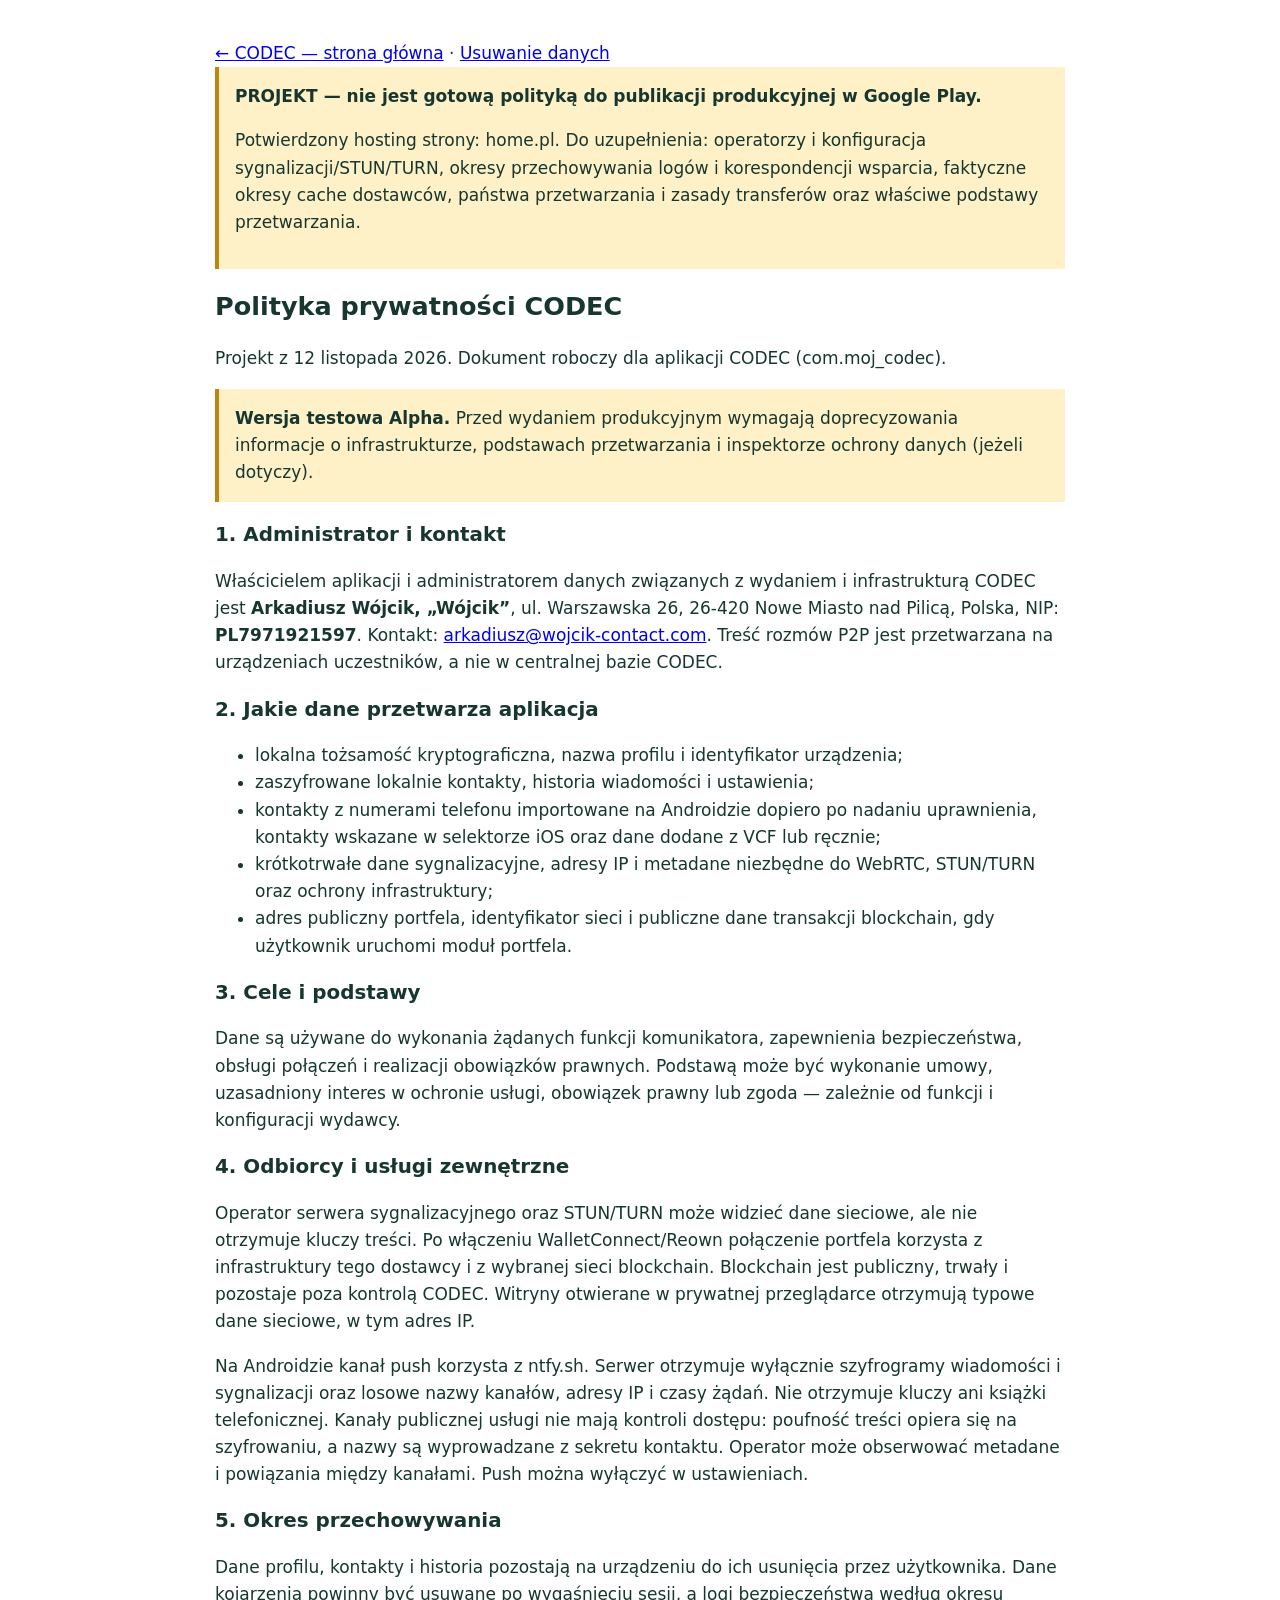
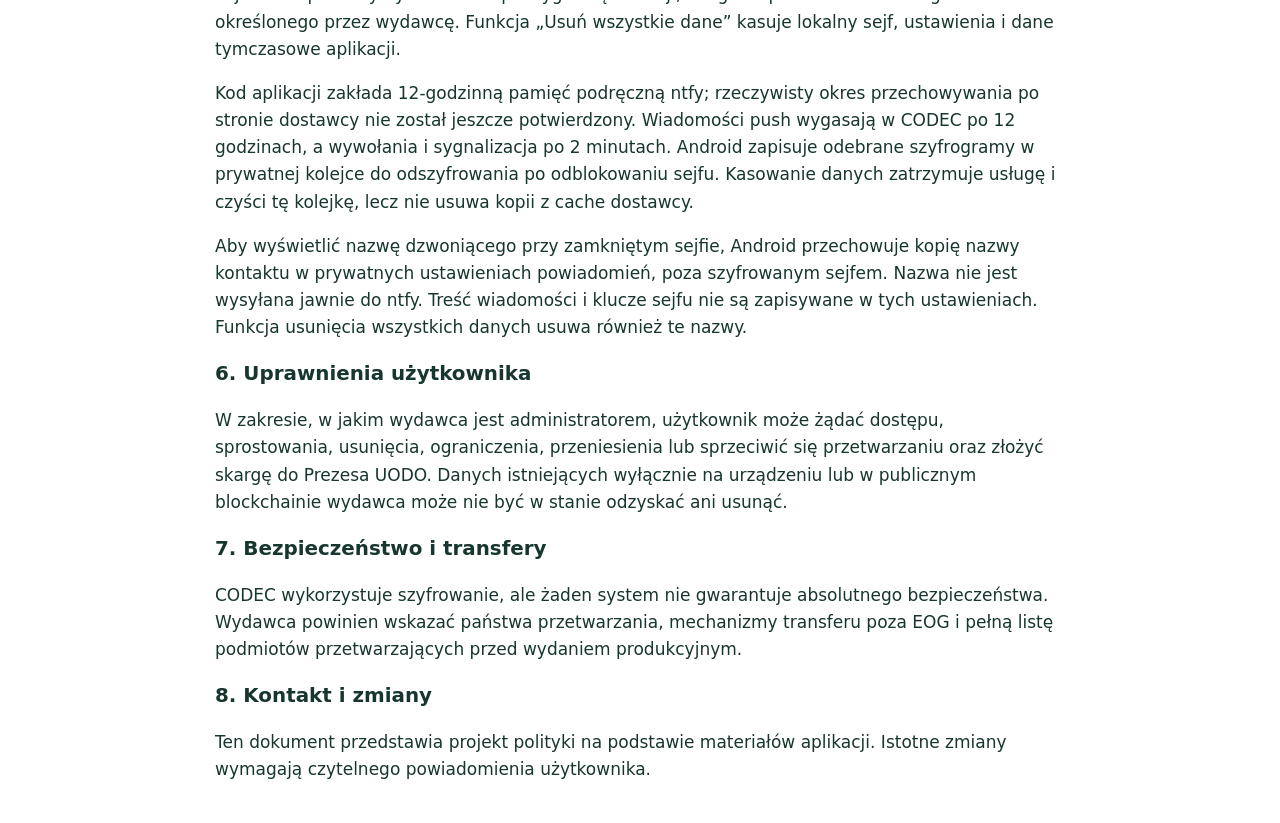
==== codec/prywatnosc.html @ 05cfdb11 "Add files via upload" ====
<!doctype html><html lang="pl"><meta charset="utf-8"><meta name="viewport" content="width=device-width,initial-scale=1"><title>CODEC - dokument roboczy Alpha</title><style>body{max-width:850px;margin:40px auto;padding:0 24px;font:17px/1.6 system-ui;color:#17362f}.legal-warning{padding:16px;background:#fff1c7;border-left:4px solid #bd8611}h2,h3{line-height:1.3}</style>
  <header><a href="index.html">← CODEC — strona główna</a> · <a href="usun-dane.html">Usuwanie danych</a></header><article class="legal-copy"><aside class="legal-warning"><strong>PROJEKT — nie jest gotową polityką do publikacji produkcyjnej w Google Play.</strong><p>Potwierdzony hosting strony: home.pl. Do uzupełnienia: operatorzy i konfiguracja sygnalizacji/STUN/TURN, okresy przechowywania logów i korespondencji wsparcia, faktyczne okresy cache dostawców, państwa przetwarzania i zasady transferów oraz właściwe podstawy przetwarzania.</p></aside>
    <h2>Polityka prywatności CODEC</h2>
    <p>Projekt z 12 listopada 2026. Dokument roboczy dla aplikacji CODEC (com.moj_codec).</p>
    
  <aside class="legal-warning"><strong>Wersja testowa Alpha.</strong> Przed wydaniem produkcyjnym wymagają doprecyzowania
  informacje o infrastrukturze, podstawach przetwarzania i inspektorze ochrony danych (jeżeli dotyczy).</aside>
    <h3>1. Administrator i kontakt</h3>
    <p>Właścicielem aplikacji i administratorem danych związanych z wydaniem i infrastrukturą CODEC jest <strong>Arkadiusz Wójcik, „Wójcik”</strong>, ul. Warszawska 26,
  26-420 Nowe Miasto nad Pilicą, Polska, NIP: <strong>PL7971921597</strong>.
  Kontakt: <a href="mailto:arkadiusz@wojcik-contact.com">arkadiusz@wojcik-contact.com</a>.
    Treść rozmów P2P jest przetwarzana na urządzeniach uczestników, a nie w centralnej bazie CODEC.</p>
    <h3>2. Jakie dane przetwarza aplikacja</h3>
    <ul>
      <li>lokalna tożsamość kryptograficzna, nazwa profilu i identyfikator urządzenia;</li>
      <li>zaszyfrowane lokalnie kontakty, historia wiadomości i ustawienia;</li>
      <li>kontakty z numerami telefonu importowane na Androidzie dopiero po nadaniu uprawnienia, kontakty wskazane w selektorze iOS oraz dane dodane z VCF lub ręcznie;</li>
      <li>krótkotrwałe dane sygnalizacyjne, adresy IP i metadane niezbędne do WebRTC, STUN/TURN oraz ochrony infrastruktury;</li>
      <li>adres publiczny portfela, identyfikator sieci i publiczne dane transakcji blockchain, gdy użytkownik uruchomi moduł portfela.</li>
    </ul>
    <h3>3. Cele i podstawy</h3>
    <p>Dane są używane do wykonania żądanych funkcji komunikatora, zapewnienia bezpieczeństwa, obsługi połączeń i realizacji obowiązków prawnych.
    Podstawą może być wykonanie umowy, uzasadniony interes w ochronie usługi, obowiązek prawny lub zgoda — zależnie od funkcji i konfiguracji wydawcy.</p>
    <h3>4. Odbiorcy i usługi zewnętrzne</h3>
    <p>Operator serwera sygnalizacyjnego oraz STUN/TURN może widzieć dane sieciowe, ale nie otrzymuje kluczy treści. Po włączeniu WalletConnect/Reown
    połączenie portfela korzysta z infrastruktury tego dostawcy i z wybranej sieci blockchain. Blockchain jest publiczny, trwały i pozostaje poza kontrolą CODEC.
    Witryny otwierane w prywatnej przeglądarce otrzymują typowe dane sieciowe, w tym adres IP.</p>
    <p>Na Androidzie kanał push korzysta z ntfy.sh. Serwer otrzymuje wyłącznie szyfrogramy wiadomości i sygnalizacji oraz losowe nazwy kanałów, adresy IP i czasy żądań.
    Nie otrzymuje kluczy ani książki telefonicznej. Kanały publicznej usługi nie mają kontroli dostępu: poufność treści opiera się na szyfrowaniu, a nazwy są wyprowadzane z sekretu kontaktu.
    Operator może obserwować metadane i powiązania między kanałami. Push można wyłączyć w ustawieniach.</p>
    <h3>5. Okres przechowywania</h3>
    <p>Dane profilu, kontakty i historia pozostają na urządzeniu do ich usunięcia przez użytkownika. Dane kojarzenia powinny być usuwane po wygaśnięciu sesji,
    a logi bezpieczeństwa według okresu określonego przez wydawcę. Funkcja „Usuń wszystkie dane” kasuje lokalny sejf, ustawienia i dane tymczasowe aplikacji.</p>
    <p>Kod aplikacji zakłada 12-godzinną pamięć podręczną ntfy; rzeczywisty okres przechowywania po stronie dostawcy nie został jeszcze potwierdzony. Wiadomości push wygasają w CODEC po 12 godzinach, a wywołania i sygnalizacja po 2 minutach.
    Android zapisuje odebrane szyfrogramy w prywatnej kolejce do odszyfrowania po odblokowaniu sejfu. Kasowanie danych zatrzymuje usługę i czyści tę kolejkę, lecz nie usuwa kopii z cache dostawcy.</p>
    <p>Aby wyświetlić nazwę dzwoniącego przy zamkniętym sejfie, Android przechowuje kopię nazwy kontaktu w prywatnych ustawieniach powiadomień, poza szyfrowanym sejfem. Nazwa nie jest wysyłana jawnie do ntfy. Treść wiadomości i klucze sejfu nie są zapisywane w tych ustawieniach. Funkcja usunięcia wszystkich danych usuwa również te nazwy.</p>
    <h3>6. Uprawnienia użytkownika</h3>
    <p>W zakresie, w jakim wydawca jest administratorem, użytkownik może żądać dostępu, sprostowania, usunięcia, ograniczenia, przeniesienia lub sprzeciwić się
    przetwarzaniu oraz złożyć skargę do Prezesa UODO. Danych istniejących wyłącznie na urządzeniu lub w publicznym blockchainie wydawca może nie być w stanie odzyskać ani usunąć.</p>
    <h3>7. Bezpieczeństwo i transfery</h3>
    <p>CODEC wykorzystuje szyfrowanie, ale żaden system nie gwarantuje absolutnego bezpieczeństwa. Wydawca powinien wskazać państwa przetwarzania,
    mechanizmy transferu poza EOG i pełną listę podmiotów przetwarzających przed wydaniem produkcyjnym.</p>
    <h3>8. Kontakt i zmiany</h3>
    <p>Ten dokument przedstawia projekt polityki na podstawie materiałów aplikacji. Istotne zmiany wymagają czytelnego powiadomienia użytkownika.</p>
  </article></html>
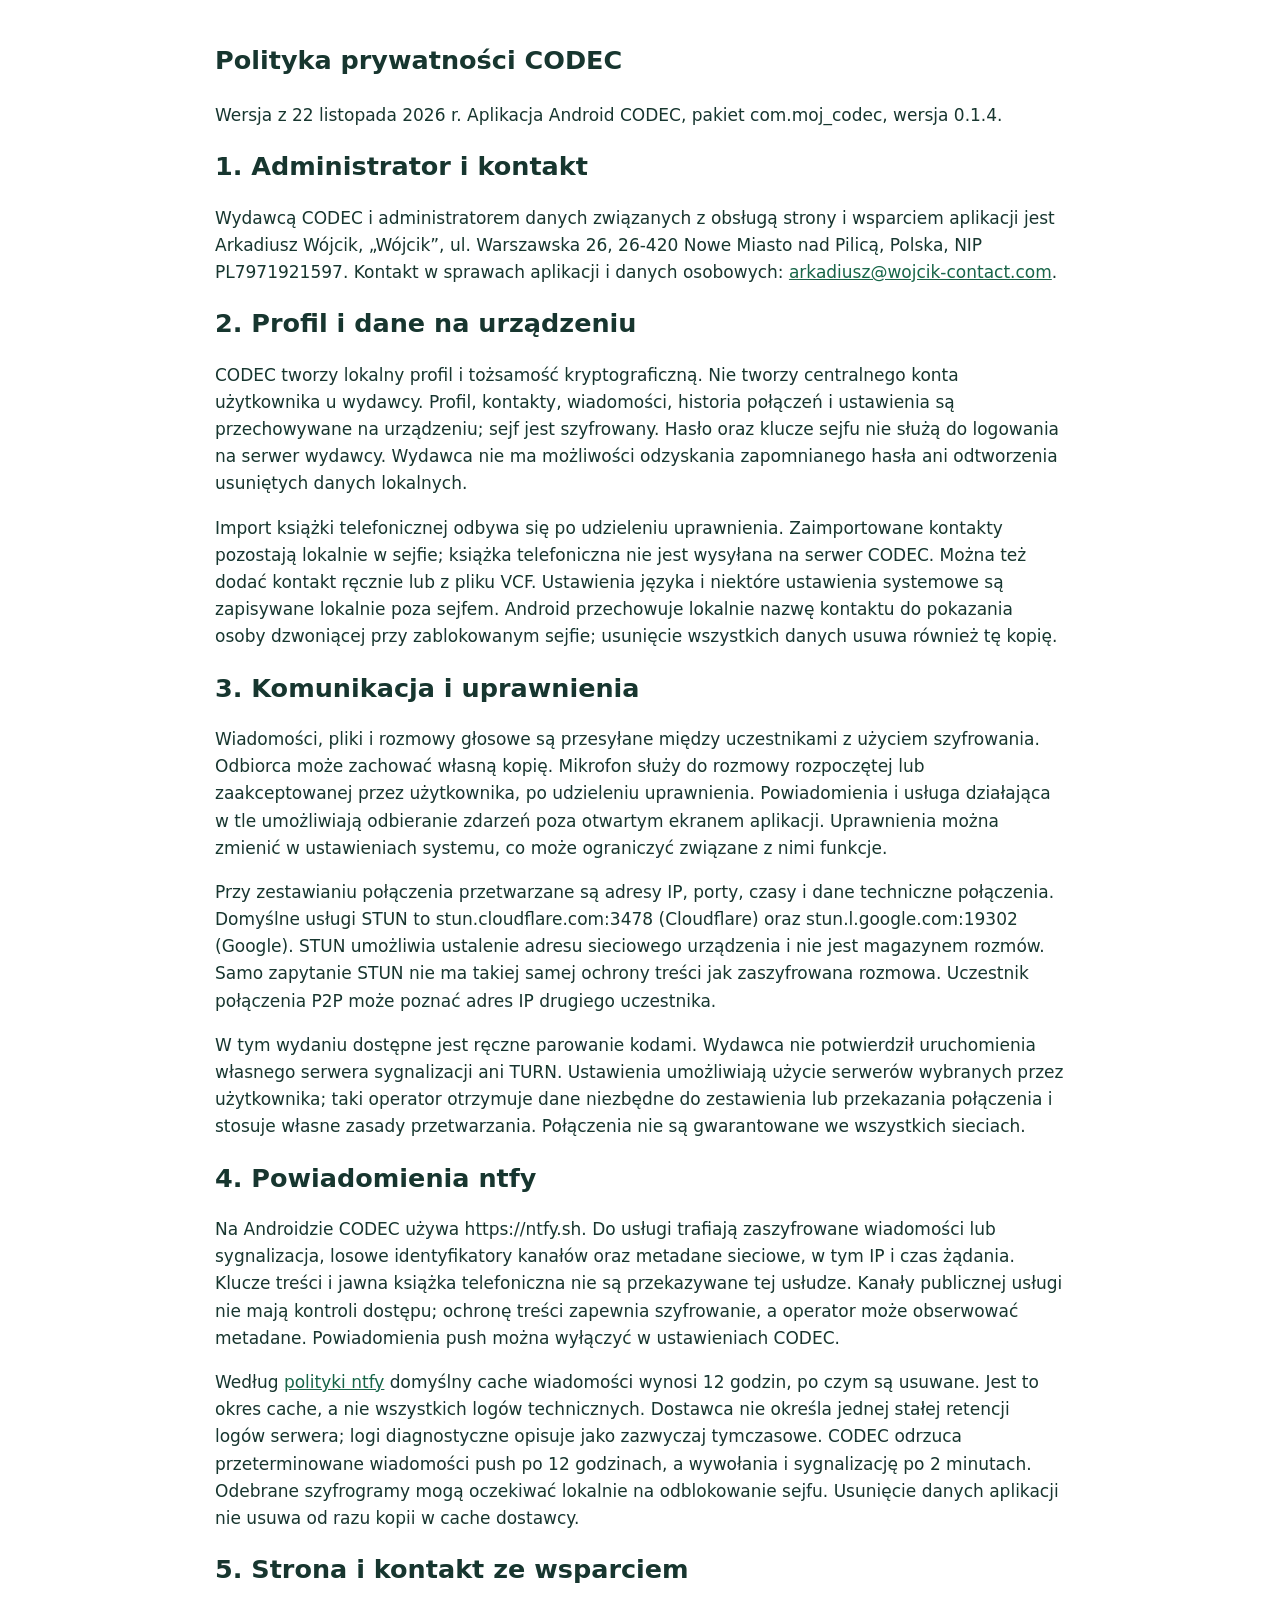
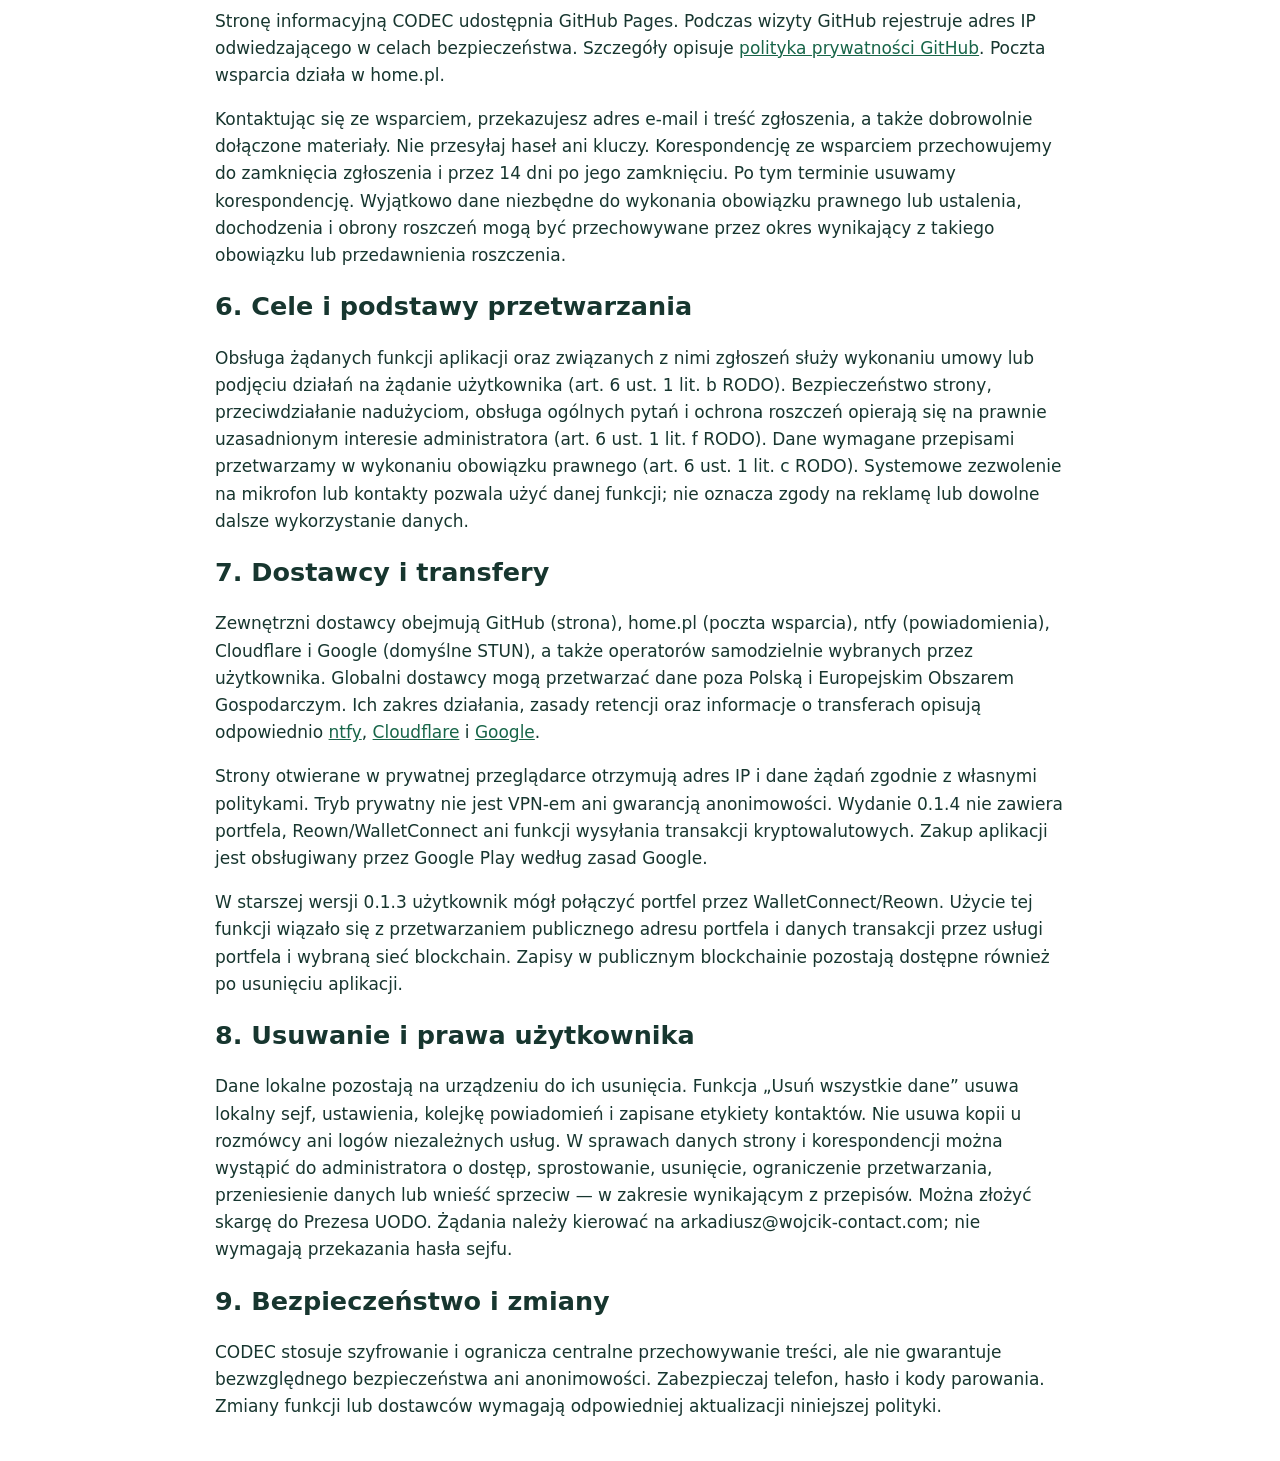
==== commit 8396b5e9: "Aktualizacja polityki prywatności CODEC i okresu obsługi zgłoszeń" ====
--- a/codec/prywatnosc.html
+++ b/codec/prywatnosc.html
@@ -1,45 +1,12 @@
-<!doctype html><html lang="pl"><meta charset="utf-8"><meta name="viewport" content="width=device-width,initial-scale=1"><title>CODEC - dokument roboczy Alpha</title><style>body{max-width:850px;margin:40px auto;padding:0 24px;font:17px/1.6 system-ui;color:#17362f}.legal-warning{padding:16px;background:#fff1c7;border-left:4px solid #bd8611}h2,h3{line-height:1.3}</style>
-  <header><a href="index.html">← CODEC — strona główna</a> · <a href="usun-dane.html">Usuwanie danych</a></header><article class="legal-copy"><aside class="legal-warning"><strong>PROJEKT — nie jest gotową polityką do publikacji produkcyjnej w Google Play.</strong><p>Potwierdzony hosting strony: home.pl. Do uzupełnienia: operatorzy i konfiguracja sygnalizacji/STUN/TURN, okresy przechowywania logów i korespondencji wsparcia, faktyczne okresy cache dostawców, państwa przetwarzania i zasady transferów oraz właściwe podstawy przetwarzania.</p></aside>
-    <h2>Polityka prywatności CODEC</h2>
-    <p>Projekt z 12 listopada 2026. Dokument roboczy dla aplikacji CODEC (com.moj_codec).</p>
-    
-  <aside class="legal-warning"><strong>Wersja testowa Alpha.</strong> Przed wydaniem produkcyjnym wymagają doprecyzowania
-  informacje o infrastrukturze, podstawach przetwarzania i inspektorze ochrony danych (jeżeli dotyczy).</aside>
-    <h3>1. Administrator i kontakt</h3>
-    <p>Właścicielem aplikacji i administratorem danych związanych z wydaniem i infrastrukturą CODEC jest <strong>Arkadiusz Wójcik, „Wójcik”</strong>, ul. Warszawska 26,
-  26-420 Nowe Miasto nad Pilicą, Polska, NIP: <strong>PL7971921597</strong>.
-  Kontakt: <a href="mailto:arkadiusz@wojcik-contact.com">arkadiusz@wojcik-contact.com</a>.
-    Treść rozmów P2P jest przetwarzana na urządzeniach uczestników, a nie w centralnej bazie CODEC.</p>
-    <h3>2. Jakie dane przetwarza aplikacja</h3>
-    <ul>
-      <li>lokalna tożsamość kryptograficzna, nazwa profilu i identyfikator urządzenia;</li>
-      <li>zaszyfrowane lokalnie kontakty, historia wiadomości i ustawienia;</li>
-      <li>kontakty z numerami telefonu importowane na Androidzie dopiero po nadaniu uprawnienia, kontakty wskazane w selektorze iOS oraz dane dodane z VCF lub ręcznie;</li>
-      <li>krótkotrwałe dane sygnalizacyjne, adresy IP i metadane niezbędne do WebRTC, STUN/TURN oraz ochrony infrastruktury;</li>
-      <li>adres publiczny portfela, identyfikator sieci i publiczne dane transakcji blockchain, gdy użytkownik uruchomi moduł portfela.</li>
-    </ul>
-    <h3>3. Cele i podstawy</h3>
-    <p>Dane są używane do wykonania żądanych funkcji komunikatora, zapewnienia bezpieczeństwa, obsługi połączeń i realizacji obowiązków prawnych.
-    Podstawą może być wykonanie umowy, uzasadniony interes w ochronie usługi, obowiązek prawny lub zgoda — zależnie od funkcji i konfiguracji wydawcy.</p>
-    <h3>4. Odbiorcy i usługi zewnętrzne</h3>
-    <p>Operator serwera sygnalizacyjnego oraz STUN/TURN może widzieć dane sieciowe, ale nie otrzymuje kluczy treści. Po włączeniu WalletConnect/Reown
-    połączenie portfela korzysta z infrastruktury tego dostawcy i z wybranej sieci blockchain. Blockchain jest publiczny, trwały i pozostaje poza kontrolą CODEC.
-    Witryny otwierane w prywatnej przeglądarce otrzymują typowe dane sieciowe, w tym adres IP.</p>
-    <p>Na Androidzie kanał push korzysta z ntfy.sh. Serwer otrzymuje wyłącznie szyfrogramy wiadomości i sygnalizacji oraz losowe nazwy kanałów, adresy IP i czasy żądań.
-    Nie otrzymuje kluczy ani książki telefonicznej. Kanały publicznej usługi nie mają kontroli dostępu: poufność treści opiera się na szyfrowaniu, a nazwy są wyprowadzane z sekretu kontaktu.
-    Operator może obserwować metadane i powiązania między kanałami. Push można wyłączyć w ustawieniach.</p>
-    <h3>5. Okres przechowywania</h3>
-    <p>Dane profilu, kontakty i historia pozostają na urządzeniu do ich usunięcia przez użytkownika. Dane kojarzenia powinny być usuwane po wygaśnięciu sesji,
-    a logi bezpieczeństwa według okresu określonego przez wydawcę. Funkcja „Usuń wszystkie dane” kasuje lokalny sejf, ustawienia i dane tymczasowe aplikacji.</p>
-    <p>Kod aplikacji zakłada 12-godzinną pamięć podręczną ntfy; rzeczywisty okres przechowywania po stronie dostawcy nie został jeszcze potwierdzony. Wiadomości push wygasają w CODEC po 12 godzinach, a wywołania i sygnalizacja po 2 minutach.
-    Android zapisuje odebrane szyfrogramy w prywatnej kolejce do odszyfrowania po odblokowaniu sejfu. Kasowanie danych zatrzymuje usługę i czyści tę kolejkę, lecz nie usuwa kopii z cache dostawcy.</p>
-    <p>Aby wyświetlić nazwę dzwoniącego przy zamkniętym sejfie, Android przechowuje kopię nazwy kontaktu w prywatnych ustawieniach powiadomień, poza szyfrowanym sejfem. Nazwa nie jest wysyłana jawnie do ntfy. Treść wiadomości i klucze sejfu nie są zapisywane w tych ustawieniach. Funkcja usunięcia wszystkich danych usuwa również te nazwy.</p>
-    <h3>6. Uprawnienia użytkownika</h3>
-    <p>W zakresie, w jakim wydawca jest administratorem, użytkownik może żądać dostępu, sprostowania, usunięcia, ograniczenia, przeniesienia lub sprzeciwić się
-    przetwarzaniu oraz złożyć skargę do Prezesa UODO. Danych istniejących wyłącznie na urządzeniu lub w publicznym blockchainie wydawca może nie być w stanie odzyskać ani usunąć.</p>
-    <h3>7. Bezpieczeństwo i transfery</h3>
-    <p>CODEC wykorzystuje szyfrowanie, ale żaden system nie gwarantuje absolutnego bezpieczeństwa. Wydawca powinien wskazać państwa przetwarzania,
-    mechanizmy transferu poza EOG i pełną listę podmiotów przetwarzających przed wydaniem produkcyjnym.</p>
-    <h3>8. Kontakt i zmiany</h3>
-    <p>Ten dokument przedstawia projekt polityki na podstawie materiałów aplikacji. Istotne zmiany wymagają czytelnego powiadomienia użytkownika.</p>
-  </article></html>
+<!doctype html><html lang="pl"><head><meta charset="utf-8"><meta name="viewport" content="width=device-width,initial-scale=1"><title>CODEC — polityka prywatności 0.1.4</title><style>body{max-width:850px;margin:40px auto;padding:0 24px;font:17px/1.6 system-ui;color:#17362f}aside{padding:16px;background:#fff1c7;border-left:4px solid #bd8611}h2,h3{line-height:1.3}a{color:#176548}</style></head><body>
+
+<article class="legal-copy"><h1>Polityka prywatności CODEC</h1><p>Wersja z 22 listopada 2026 r. Aplikacja Android CODEC, pakiet com.moj_codec, wersja 0.1.4.</p>
+<h2>1. Administrator i kontakt</h2><p>Wydawcą CODEC i administratorem danych związanych z obsługą strony i wsparciem aplikacji jest Arkadiusz Wójcik, „Wójcik”, ul. Warszawska 26, 26-420 Nowe Miasto nad Pilicą, Polska, NIP PL7971921597. Kontakt w sprawach aplikacji i danych osobowych: <a href="mailto:arkadiusz@wojcik-contact.com">arkadiusz@wojcik-contact.com</a>.</p>
+<h2>2. Profil i dane na urządzeniu</h2><p>CODEC tworzy lokalny profil i tożsamość kryptograficzną. Nie tworzy centralnego konta użytkownika u wydawcy. Profil, kontakty, wiadomości, historia połączeń i ustawienia są przechowywane na urządzeniu; sejf jest szyfrowany. Hasło oraz klucze sejfu nie służą do logowania na serwer wydawcy. Wydawca nie ma możliwości odzyskania zapomnianego hasła ani odtworzenia usuniętych danych lokalnych.</p><p>Import książki telefonicznej odbywa się po udzieleniu uprawnienia. Zaimportowane kontakty pozostają lokalnie w sejfie; książka telefoniczna nie jest wysyłana na serwer CODEC. Można też dodać kontakt ręcznie lub z pliku VCF. Ustawienia języka i niektóre ustawienia systemowe są zapisywane lokalnie poza sejfem. Android przechowuje lokalnie nazwę kontaktu do pokazania osoby dzwoniącej przy zablokowanym sejfie; usunięcie wszystkich danych usuwa również tę kopię.</p>
+<h2>3. Komunikacja i uprawnienia</h2><p>Wiadomości, pliki i rozmowy głosowe są przesyłane między uczestnikami z użyciem szyfrowania. Odbiorca może zachować własną kopię. Mikrofon służy do rozmowy rozpoczętej lub zaakceptowanej przez użytkownika, po udzieleniu uprawnienia. Powiadomienia i usługa działająca w tle umożliwiają odbieranie zdarzeń poza otwartym ekranem aplikacji. Uprawnienia można zmienić w ustawieniach systemu, co może ograniczyć związane z nimi funkcje.</p><p>Przy zestawianiu połączenia przetwarzane są adresy IP, porty, czasy i dane techniczne połączenia. Domyślne usługi STUN to stun.cloudflare.com:3478 (Cloudflare) oraz stun.l.google.com:19302 (Google). STUN umożliwia ustalenie adresu sieciowego urządzenia i nie jest magazynem rozmów. Samo zapytanie STUN nie ma takiej samej ochrony treści jak zaszyfrowana rozmowa. Uczestnik połączenia P2P może poznać adres IP drugiego uczestnika.</p><p>W tym wydaniu dostępne jest ręczne parowanie kodami. Wydawca nie potwierdził uruchomienia własnego serwera sygnalizacji ani TURN. Ustawienia umożliwiają użycie serwerów wybranych przez użytkownika; taki operator otrzymuje dane niezbędne do zestawienia lub przekazania połączenia i stosuje własne zasady przetwarzania. Połączenia nie są gwarantowane we wszystkich sieciach.</p>
+<h2>4. Powiadomienia ntfy</h2><p>Na Androidzie CODEC używa https://ntfy.sh. Do usługi trafiają zaszyfrowane wiadomości lub sygnalizacja, losowe identyfikatory kanałów oraz metadane sieciowe, w tym IP i czas żądania. Klucze treści i jawna książka telefoniczna nie są przekazywane tej usłudze. Kanały publicznej usługi nie mają kontroli dostępu; ochronę treści zapewnia szyfrowanie, a operator może obserwować metadane. Powiadomienia push można wyłączyć w ustawieniach CODEC.</p><p>Według <a href="https://docs.ntfy.sh/privacy/">polityki ntfy</a> domyślny cache wiadomości wynosi 12 godzin, po czym są usuwane. Jest to okres cache, a nie wszystkich logów technicznych. Dostawca nie określa jednej stałej retencji logów serwera; logi diagnostyczne opisuje jako zazwyczaj tymczasowe. CODEC odrzuca przeterminowane wiadomości push po 12 godzinach, a wywołania i sygnalizację po 2 minutach. Odebrane szyfrogramy mogą oczekiwać lokalnie na odblokowanie sejfu. Usunięcie danych aplikacji nie usuwa od razu kopii w cache dostawcy.</p>
+<h2>5. Strona i kontakt ze wsparciem</h2><p>Stronę informacyjną CODEC udostępnia GitHub Pages. Podczas wizyty GitHub rejestruje adres IP odwiedzającego w celach bezpieczeństwa. Szczegóły opisuje <a href="https://docs.github.com/en/site-policy/privacy-policies/github-general-privacy-statement">polityka prywatności GitHub</a>. Poczta wsparcia działa w home.pl.</p><p>Kontaktując się ze wsparciem, przekazujesz adres e-mail i treść zgłoszenia, a także dobrowolnie dołączone materiały. Nie przesyłaj haseł ani kluczy. Korespondencję ze wsparciem przechowujemy do zamknięcia zgłoszenia i przez 14 dni po jego zamknięciu. Po tym terminie usuwamy korespondencję. Wyjątkowo dane niezbędne do wykonania obowiązku prawnego lub ustalenia, dochodzenia i obrony roszczeń mogą być przechowywane przez okres wynikający z takiego obowiązku lub przedawnienia roszczenia.</p>
+<h2>6. Cele i podstawy przetwarzania</h2><p>Obsługa żądanych funkcji aplikacji oraz związanych z nimi zgłoszeń służy wykonaniu umowy lub podjęciu działań na żądanie użytkownika (art. 6 ust. 1 lit. b RODO). Bezpieczeństwo strony, przeciwdziałanie nadużyciom, obsługa ogólnych pytań i ochrona roszczeń opierają się na prawnie uzasadnionym interesie administratora (art. 6 ust. 1 lit. f RODO). Dane wymagane przepisami przetwarzamy w wykonaniu obowiązku prawnego (art. 6 ust. 1 lit. c RODO). Systemowe zezwolenie na mikrofon lub kontakty pozwala użyć danej funkcji; nie oznacza zgody na reklamę lub dowolne dalsze wykorzystanie danych.</p>
+<h2>7. Dostawcy i transfery</h2><p>Zewnętrzni dostawcy obejmują GitHub (strona), home.pl (poczta wsparcia), ntfy (powiadomienia), Cloudflare i Google (domyślne STUN), a także operatorów samodzielnie wybranych przez użytkownika. Globalni dostawcy mogą przetwarzać dane poza Polską i Europejskim Obszarem Gospodarczym. Ich zakres działania, zasady retencji oraz informacje o transferach opisują odpowiednio <a href="https://docs.ntfy.sh/privacy/">ntfy</a>, <a href="https://www.cloudflare.com/privacypolicy/">Cloudflare</a> i <a href="https://policies.google.com/privacy">Google</a>. </p><p>Strony otwierane w prywatnej przeglądarce otrzymują adres IP i dane żądań zgodnie z własnymi politykami. Tryb prywatny nie jest VPN-em ani gwarancją anonimowości. Wydanie 0.1.4 nie zawiera portfela, Reown/WalletConnect ani funkcji wysyłania transakcji kryptowalutowych. Zakup aplikacji jest obsługiwany przez Google Play według zasad Google.</p>
+<p>W starszej wersji 0.1.3 użytkownik mógł połączyć portfel przez WalletConnect/Reown. Użycie tej funkcji wiązało się z przetwarzaniem publicznego adresu portfela i danych transakcji przez usługi portfela i wybraną sieć blockchain. Zapisy w publicznym blockchainie pozostają dostępne również po usunięciu aplikacji.</p><h2>8. Usuwanie i prawa użytkownika</h2><p>Dane lokalne pozostają na urządzeniu do ich usunięcia. Funkcja „Usuń wszystkie dane” usuwa lokalny sejf, ustawienia, kolejkę powiadomień i zapisane etykiety kontaktów. Nie usuwa kopii u rozmówcy ani logów niezależnych usług. W sprawach danych strony i korespondencji można wystąpić do administratora o dostęp, sprostowanie, usunięcie, ograniczenie przetwarzania, przeniesienie danych lub wnieść sprzeciw — w zakresie wynikającym z przepisów. Można złożyć skargę do Prezesa UODO. Żądania należy kierować na arkadiusz@wojcik-contact.com; nie wymagają przekazania hasła sejfu.</p>
+<h2>9. Bezpieczeństwo i zmiany</h2><p>CODEC stosuje szyfrowanie i ogranicza centralne przechowywanie treści, ale nie gwarantuje bezwzględnego bezpieczeństwa ani anonimowości. Zabezpieczaj telefon, hasło i kody parowania. Zmiany funkcji lub dostawców wymagają odpowiedniej aktualizacji niniejszej polityki.</p></article></body></html>
